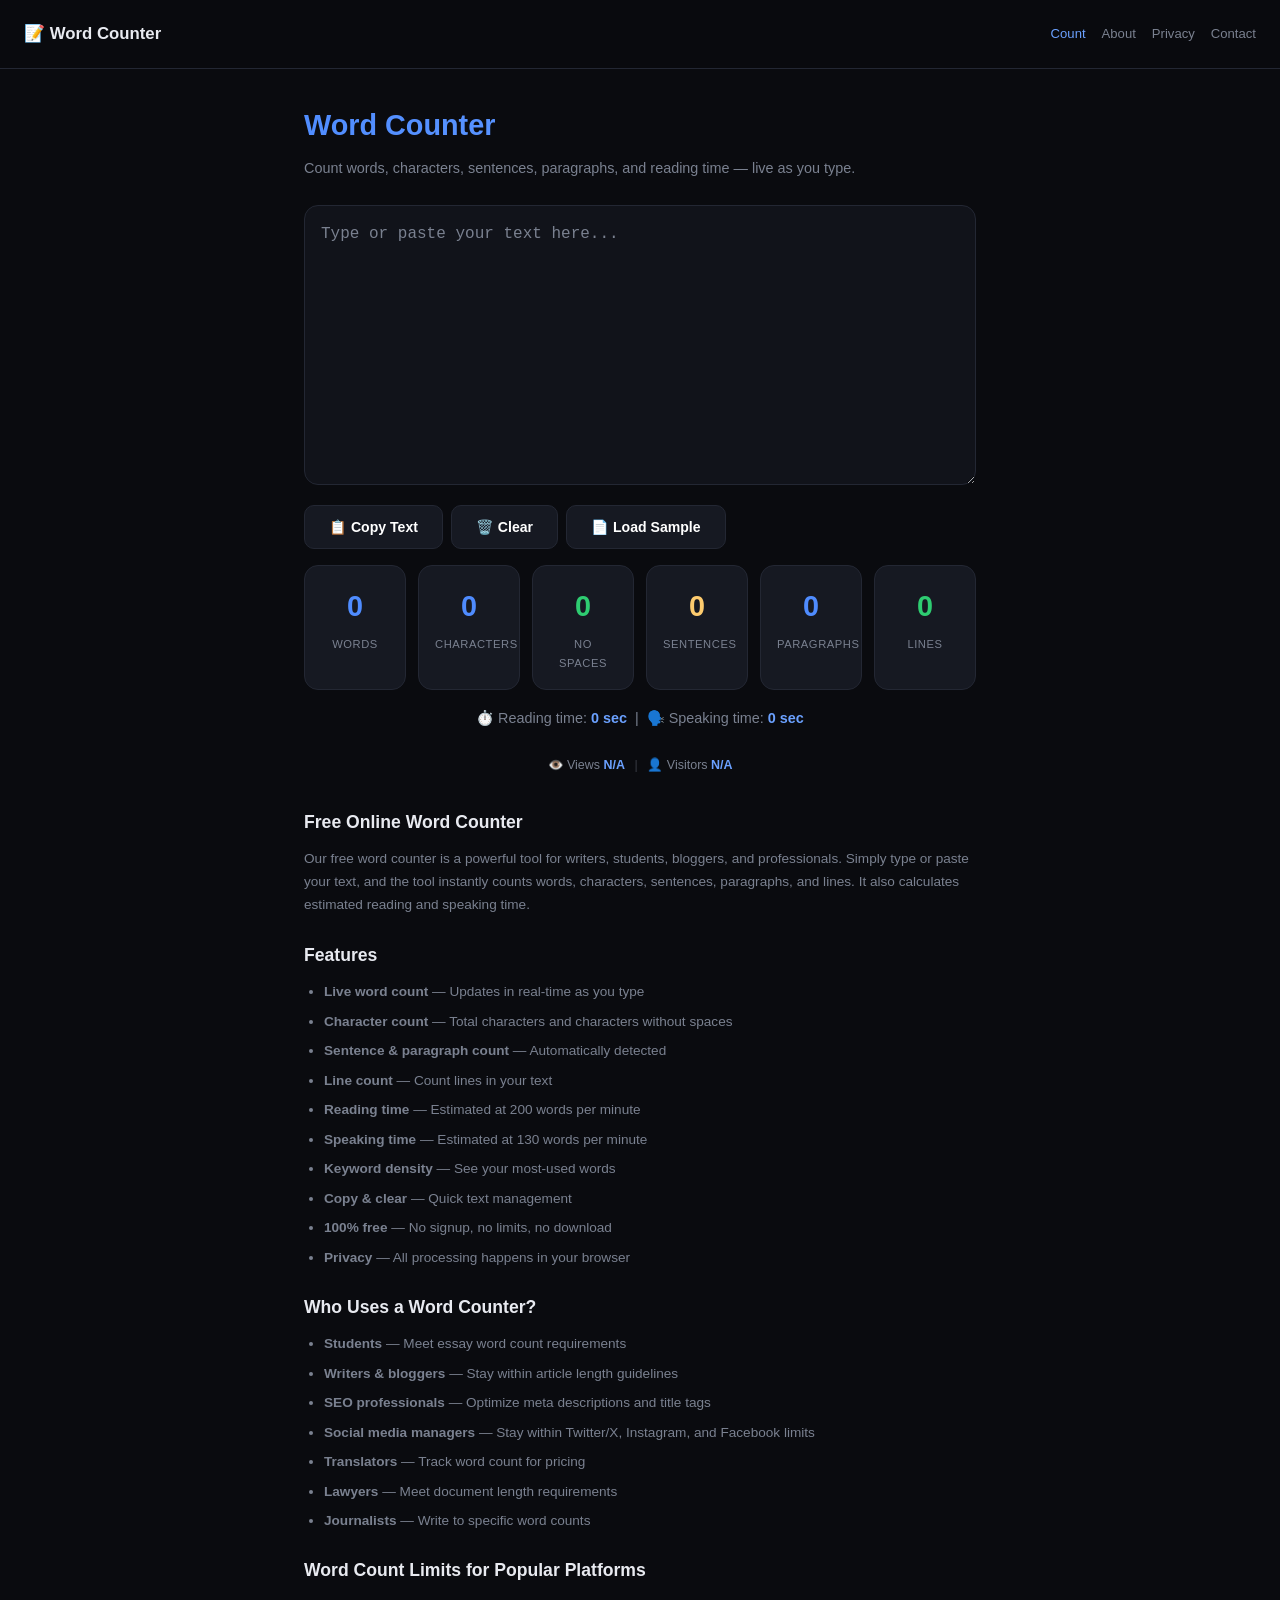
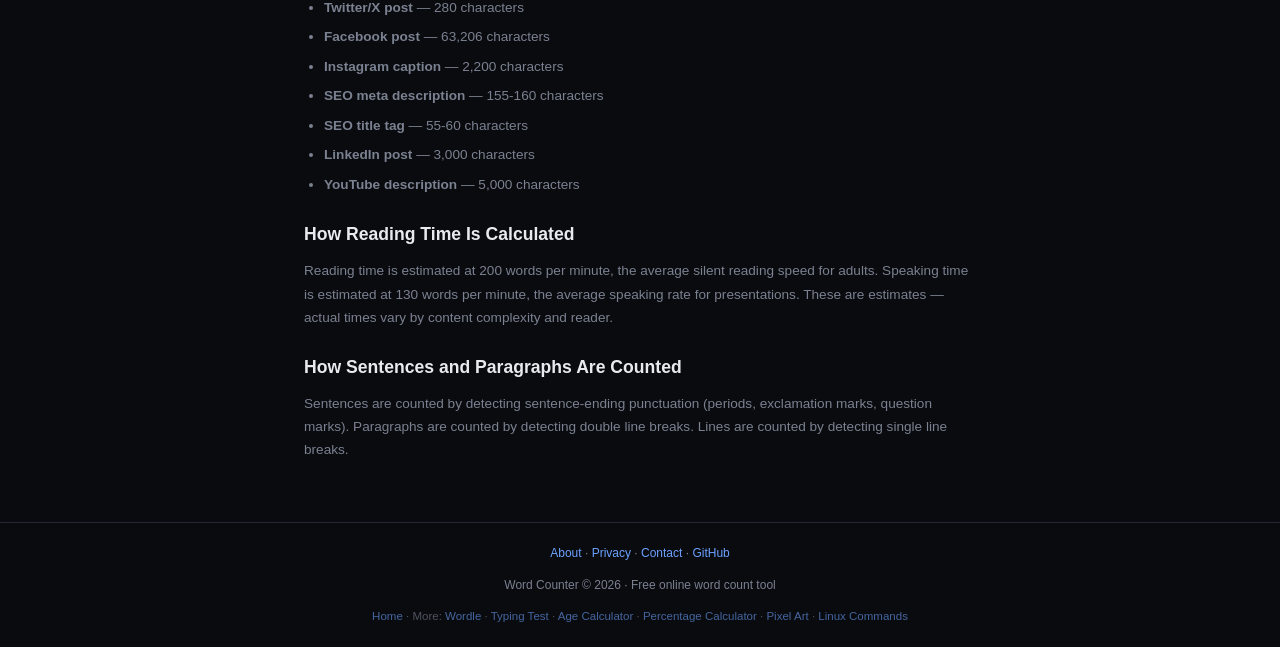
==== index.html @ 0a8be03d "Fix ad empty space: controlled height + cross-origin iframe check" ====
<!DOCTYPE html>
<html lang="en">
<head>
    <meta charset="UTF-8">
    <link rel="preconnect" href="https://pagead2.googlesyndication.com">
    <link rel="dns-prefetch" href="https://pagead2.googlesyndication.com">
    <link rel="preconnect" href="https://api.counterapi.dev">
    <link rel="dns-prefetch" href="https://api.counterapi.dev">
    <meta name="viewport" content="width=device-width, initial-scale=1.0">
    <meta name="theme-color" content="#0a0b0f">
    <meta name="description" content="Free word counter — count words, characters, sentences, paragraphs, and reading time instantly. Live word count as you type. No download, works in your browser.">
    <meta name="keywords" content="word counter, character counter, word count, count words online, text analyzer, reading time calculator">
    <meta name="robots" content="index, follow">
    <link rel="canonical" href="https://jimmywithfiona.com/word-counter/">
    <link rel="icon" type="image/svg+xml" href="favicon.svg">
<link rel="apple-touch-icon" href="apple-touch-icon.png">    <script async src="https://pagead2.googlesyndication.com/pagead/js/adsbygoogle.js?client=ca-pub-1840337371416691" crossorigin="anonymous"></script>
    <meta property="og:type" content="website">
    <meta property="og:site_name" content="Word Counter">
    <meta property="og:title" content="Word Counter — Free Online Word & Character Count Tool">
    <meta property="og:description" content="Count words, characters, sentences, paragraphs, and reading time instantly. Free, live, no download.">
    <meta property="og:url" content="https://jimmywithfiona.com/word-counter/">
    <meta property="og:image" content="https://jimmywithfiona.com/word-counter/og.png">
    <meta property="og:locale" content="en_US">
    <meta name="twitter:card" content="summary_large_image">
    <meta name="twitter:title" content="Word Counter — Free Online Word & Character Count">
    <meta name="twitter:description" content="Count words, characters, sentences, and reading time instantly.">
    <meta name="twitter:image" content="https://jimmywithfiona.com/word-counter/og.png">
    <title>Word Counter — Free Online Word & Character Count Tool</title>
    <link rel="stylesheet" href="css/style.css">
    <script type="application/ld+json">
    {"@context":"https://schema.org","@type":"WebApplication","name":"Word Counter","url":"https://jimmywithfiona.com/word-counter/","description":"Free online word counter. Count words, characters, sentences, paragraphs, and reading time instantly.","applicationCategory":"UtilitiesApplication","operatingSystem":"Any (Web Browser)","offers":{"@type":"Offer","price":"0","priceCurrency":"USD"}}
    </script>
    <script type="application/ld+json">
    {"@context":"https://schema.org","@type":"FAQPage","mainEntity":[
        {"@type":"Question","name":"How does the word counter work?","acceptedAnswer":{"@type":"Answer","text":"Simply type or paste your text into the text area. The word counter updates live as you type, counting words, characters, sentences, and paragraphs."}},
        {"@type":"Question","name":"Is this word counter free?","acceptedAnswer":{"@type":"Answer","text":"Yes, completely free. No signup, no download, no limits."}},
        {"@type":"Question","name":"How is reading time calculated?","acceptedAnswer":{"@type":"Answer","text":"Reading time is calculated at an average speed of 200 words per minute, which is the average reading speed for adults."}},
        {"@type":"Question","name":"Does it count characters with or without spaces?","acceptedAnswer":{"@type":"Answer","text":"Both! The tool shows total characters and characters without spaces separately."}}
    ]}
    </script>
    <script type="application/ld+json">
    {"@context":"https://schema.org","@type":"BreadcrumbList","itemListElement":[{"@type":"ListItem","position":1,"name":"Home","item":"https://jimmywithfiona.com/"},{"@type":"ListItem","position":2,"name":"Word Counter","item":"https://jimmywithfiona.com/word-counter/"}]}
    </script>
    </head>
<body>
<nav class="navbar">
    <a class="brand" href="index.html">📝 Word Counter</a>
    <div class="nav-links">
        <a href="index.html" class="active">Count</a>
        <a href="about.html">About</a>
        <a href="privacy.html">Privacy</a>
        <a href="contact.html">Contact</a>
    </div>
</nav>
<main>
<!-- AdSense Ad Unit -->
<ins class="adsbygoogle"
     style="display:block;max-height:280px;overflow:hidden;min-height:0"
     data-ad-client="ca-pub-1840337371416691"
     data-ad-slot="5549785669"
     data-ad-format="auto"
     data-full-width-responsive="true"></ins>
<script>
     (adsbygoogle = window.adsbygoogle || []).push({});
     window.addEventListener('load',function(){setTimeout(function(){document.querySelectorAll('ins.adsbygoogle[data-ad-slot="5549785669"]').forEach(function(el){try{var ifr=el.querySelector('iframe');if(ifr){var ib=ifr.contentWindow.document.body;if(!ib||ib.scrollHeight<10){el.style.display='none';}}}catch(e){var r=el.getBoundingClientRect();if(r.height<10){el.style.display='none';}}});},6000);});
</script>


    <h1>Word Counter</h1>
    <p class="subtitle">Count words, characters, sentences, paragraphs, and reading time — live as you type.</p>

    <textarea id="textInput" placeholder="Type or paste your text here..." aria-label="Text to analyze"></textarea>

    <div class="btn-row">
            <button class="btn btn-secondary" onclick="copyText(this)">📋 Copy Text</button>
        <button class="btn btn-secondary" onclick="clearText()">🗑️ Clear</button>
        <button class="btn btn-secondary" onclick="loadSample()">📄 Load Sample</button>
    </div>

    <div class="stats-grid">
        <div class="stat-card"><div class="stat-num" id="wordCount">0</div><div class="stat-label">Words</div></div>
        <div class="stat-card"><div class="stat-num" id="charCount">0</div><div class="stat-label">Characters</div></div>
        <div class="stat-card green"><div class="stat-num" id="charNoSpace">0</div><div class="stat-label">No Spaces</div></div>
        <div class="stat-card gold"><div class="stat-num" id="sentenceCount">0</div><div class="stat-label">Sentences</div></div>
        <div class="stat-card"><div class="stat-num" id="paraCount">0</div><div class="stat-label">Paragraphs</div></div>
        <div class="stat-card green"><div class="stat-num" id="lineCount">0</div><div class="stat-label">Lines</div></div>
    </div>

    <div class="reading-time">
        ⏱️ Reading time: <strong id="readTime">0 sec</strong> &nbsp;|&nbsp;
        🗣️ Speaking time: <strong id="speakTime">0 sec</strong>
    </div>

    <div class="tool-card" id="keywordCard" style="display:none;">
        <h2 style="margin-top:0">📊 Top Keywords</h2>
        <div class="keyword-density" id="keywordList"></div>
    </div>

    <div class="stats-footer">
        👁️ Views <strong id="pv">-</strong><span class="stat-divider">|</span>👤 Visitors <strong id="uv">-</strong>
    </div>

    <div class="seo-section">
        <h2>Free Online Word Counter</h2>
        <p>Our free word counter is a powerful tool for writers, students, bloggers, and professionals. Simply type or paste your text, and the tool instantly counts words, characters, sentences, paragraphs, and lines. It also calculates estimated reading and speaking time.</p>
        <h2>Features</h2>
        <ul>
            <li><strong>Live word count</strong> — Updates in real-time as you type</li>
            <li><strong>Character count</strong> — Total characters and characters without spaces</li>
            <li><strong>Sentence &amp; paragraph count</strong> — Automatically detected</li>
            <li><strong>Line count</strong> — Count lines in your text</li>
            <li><strong>Reading time</strong> — Estimated at 200 words per minute</li>
            <li><strong>Speaking time</strong> — Estimated at 130 words per minute</li>
            <li><strong>Keyword density</strong> — See your most-used words</li>
            <li><strong>Copy &amp; clear</strong> — Quick text management</li>
            <li><strong>100% free</strong> — No signup, no limits, no download</li>
            <li><strong>Privacy</strong> — All processing happens in your browser</li>
        </ul>
        <h2>Who Uses a Word Counter?</h2>
        <ul>
            <li><strong>Students</strong> — Meet essay word count requirements</li>
            <li><strong>Writers &amp; bloggers</strong> — Stay within article length guidelines</li>
            <li><strong>SEO professionals</strong> — Optimize meta descriptions and title tags</li>
            <li><strong>Social media managers</strong> — Stay within Twitter/X, Instagram, and Facebook limits</li>
            <li><strong>Translators</strong> — Track word count for pricing</li>
            <li><strong>Lawyers</strong> — Meet document length requirements</li>
            <li><strong>Journalists</strong> — Write to specific word counts</li>
        </ul>
        <h2>Word Count Limits for Popular Platforms</h2>
        <ul>
            <li><strong>Twitter/X post</strong> — 280 characters</li>
            <li><strong>Facebook post</strong> — 63,206 characters</li>
            <li><strong>Instagram caption</strong> — 2,200 characters</li>
            <li><strong>SEO meta description</strong> — 155-160 characters</li>
            <li><strong>SEO title tag</strong> — 55-60 characters</li>
            <li><strong>LinkedIn post</strong> — 3,000 characters</li>
            <li><strong>YouTube description</strong> — 5,000 characters</li>
        </ul>
        <h2>How Reading Time Is Calculated</h2>
        <p>Reading time is estimated at 200 words per minute, the average silent reading speed for adults. Speaking time is estimated at 130 words per minute, the average speaking rate for presentations. These are estimates — actual times vary by content complexity and reader.</p>
        <h2>How Sentences and Paragraphs Are Counted</h2>
        <p>Sentences are counted by detecting sentence-ending punctuation (periods, exclamation marks, question marks). Paragraphs are counted by detecting double line breaks. Lines are counted by detecting single line breaks.</p>
    </div>
</main>
<footer>
    <p><a href="about.html">About</a> · <a href="privacy.html">Privacy</a> · <a href="contact.html">Contact</a> · <a href="https://github.com/JimmyLLLL/word-counter">GitHub</a></p>
    <p style="margin-top:0.4rem;">Word Counter © 2026 · Free online word count tool</p>
    <div style="margin-top:0.6rem;font-size:0.72rem;opacity:0.6;"><a href="/">Home</a> · More: <a href="/wordle/">Wordle</a> · <a href="/typing-test/">Typing Test</a> · <a href="/age-calculator/">Age Calculator</a> · <a href="/percentage-calculator/">Percentage Calculator</a> · <a href="/pixel-art/">Pixel Art</a> · <a href="/linux-commands/">Linux Commands</a></div>
</footer>
<script defer src="js/counter.js"></script>
<script>
const textInput = document.getElementById("textInput");

function count() {
    const text = textInput.value;

    // Words
    const words = text.trim() ? text.trim().split(/\s+/).length : 0;
    // Characters
    const chars = text.length;
    const charsNoSpace = text.replace(/\s/g, "").length;
    // Sentences
    const sentences = text.trim() ? (text.match(/[^.!?]+[.!?]+/g) || []).length + (text.trim().match(/[^.!?]+$/) ? 1 : 0) : 0;
    // Paragraphs
    const paragraphs = text.trim() ? text.trim().split(/\n\s*\n/).filter(p => p.trim()).length : 0;
    // Lines
    const lines = text ? text.split("\n").length : 0;

    // Reading time (200 wpm)
    const readSecs = Math.round((words / 200) * 60);
    // Speaking time (130 wpm)
    const speakSecs = Math.round((words / 130) * 60);

    document.getElementById("wordCount").textContent = words.toLocaleString();
    document.getElementById("charCount").textContent = chars.toLocaleString();
    document.getElementById("charNoSpace").textContent = charsNoSpace.toLocaleString();
    document.getElementById("sentenceCount").textContent = sentences.toLocaleString();
    document.getElementById("paraCount").textContent = paragraphs.toLocaleString();
    document.getElementById("lineCount").textContent = lines.toLocaleString();
    document.getElementById("readTime").textContent = formatTime(readSecs);
    document.getElementById("speakTime").textContent = formatTime(speakSecs);

    // Keyword density
    updateKeywords(text, words);
}

function formatTime(secs) {
    if (secs < 60) return secs + " sec";
    const mins = Math.floor(secs / 60);
    const remSecs = secs % 60;
    return remSecs > 0 ? mins + " min " + remSecs + " sec" : mins + " min";
}

function updateKeywords(text, totalWords) {
    const kwCard = document.getElementById("keywordCard");
    if (totalWords < 10) { kwCard.style.display = "none"; return; }

    // Extract words, normalize
    const stopWords = new Set(["the","a","an","and","or","but","in","on","at","to","for","of","with","by","from","is","are","was","were","be","been","being","have","has","had","do","does","did","will","would","could","should","may","might","must","can","this","that","these","those","i","you","he","she","it","we","they","them","their","his","her","its","our","your","my","me","him","us","as","if","then","than","so","not","no","yes","also","just","very","too","more","most","some","any","all","each","every","other","such","own","same","few","many","much","about","into","through","during","before","after","above","below","up","down","out","off","over","under","again","further","here","there","when","where","why","how","what","which","who","whom"]);
    const words = text.toLowerCase().match(/\b[a-z]{2,}\b/g) || [];
    const freq = {};
    words.forEach(w => { if (!stopWords.has(w)) freq[w] = (freq[w] || 0) + 1; });

    const sorted = Object.entries(freq).sort((a, b) => b[1] - a[1]).slice(0, 10);
    if (sorted.length === 0) { kwCard.style.display = "none"; return; }

    kwCard.style.display = "block";
    const maxCount = sorted[0][1];
    document.getElementById("keywordList").innerHTML = sorted.map(([word, count]) => {
        const pct = totalWords > 0 ? ((count / totalWords) * 100).toFixed(1) : 0;
        const barWidth = (count / maxCount) * 100;
        return `<div class="kw-item">
            <span>${word}</span>
            <span style="display:flex;align-items:center;gap:0.5rem;">
                <span style="color:var(--text-dim);font-size:0.78rem;">${count}× (${pct}%)</span>
                <span class="kw-bar"><span class="kw-bar-fill" style="width:${barWidth}%"></span></span>
            </span>
        </div>`;
    }).join("");
}

function copyText(btn) {
    textInput.select();
    navigator.clipboard.writeText(textInput.value).then(() => {
        const orig = btn.textContent;
        btn.textContent = "✅ Copied!";
        setTimeout(() => { btn.textContent = orig; }, 1500);
    }).catch(() => {});
}

function clearText() {
    textInput.value = "";
    textInput.focus();
    count();
}

function loadSample() {
    textInput.value = "The quick brown fox jumps over the lazy dog. This is a sample text to demonstrate the word counter tool.\n\nIt has multiple paragraphs, several sentences, and enough words to show keyword density analysis. The tool counts everything in real-time as you type or paste text. Try editing this text or clearing it to start fresh!\n\nWord counters are essential tools for writers, students, and professionals who need to meet specific word count requirements.";
    count();
}

textInput.addEventListener("input", count);
count();
</script>
</body>
</html>
---- css/style.css ----
*{margin:0;padding:0;box-sizing:border-box}:root{--bg:#0a0b0f;--bg-2:#11131a;--card:#161922;--border:#232733;--text:#e8eaf0;--text-dim:#7a8190;--accent:#4f8cff;--accent-hover:#6ba1ff;--green:#2ecc71;--gold:#fdcb6e;--radius:14px}body{font-family:-apple-system,BlinkMacSystemFont,"Segoe UI",Roboto,"Helvetica Neue",sans-serif;background:var(--bg);color:var(--text);min-height:100vh;line-height:1.7;overflow-x:hidden}.navbar{display:flex;justify-content:space-between;align-items:center;padding:0.75rem 1.5rem;border-bottom:1px solid var(--border);position:sticky;top:0;background:rgba(10,11,15,0.92);backdrop-filter:blur(12px);z-index:50}.navbar .brand{font-weight:800;color:var(--text);text-decoration:none;font-size:1.05rem;display:flex;align-items:center;gap:0.4rem}.navbar .nav-links{display:flex;gap:1rem}.navbar .nav-links a{color:var(--text-dim);text-decoration:none;font-size:0.82rem;transition:color .2s;min-height:44px;display:inline-flex;align-items:center}.navbar .nav-links a:hover,.navbar .nav-links a.active{color:var(--accent-hover)}main{max-width:720px;margin:0 auto;padding:2rem 1.5rem 3rem}h1{font-size:1.8rem;margin-bottom:0.4rem;background:linear-gradient(135deg,#4f8cff,#6ba1ff);-webkit-background-clip:text;-webkit-text-fill-color:transparent;background-clip:text}.subtitle{color:var(--text-dim);font-size:0.9rem;margin-bottom:1.5rem}h2{font-size:1.1rem;margin:1.5rem 0 0.6rem;color:var(--accent-hover)}p{margin-bottom:0.75rem}a{color:var(--accent-hover)}ul{margin:0 0 1rem 1.25rem}li{margin-bottom:0.4rem}textarea{width:100%;min-height:280px;background:var(--bg-2);color:var(--text);border:1px solid var(--border);border-radius:var(--radius);padding:1rem;font-size:16px;font-family:-apple-system,"Segoe UI",Roboto,monospace;outline:none;transition:border-color .2s;resize:vertical;line-height:1.6}textarea:focus{border-color:var(--accent)}textarea::placeholder{color:var(--text-dim)}.stats-grid{display:grid;grid-template-columns:repeat(auto-fill,minmax(100px,1fr));gap:0.75rem;margin:1rem 0}.stat-card{background:var(--card);border:1px solid var(--border);border-radius:var(--radius);padding:1rem;text-align:center}.stat-num{font-size:1.8rem;font-weight:800;font-variant-numeric:tabular-nums;color:var(--accent)}.stat-label{font-size:0.7rem;color:var(--text-dim);text-transform:uppercase;letter-spacing:0.05em;margin-top:0.25rem}.stat-card.green .stat-num{color:var(--green)}.stat-card.gold .stat-num{color:var(--gold)}.tool-card{background:var(--card);border:1px solid var(--border);border-radius:var(--radius);padding:1.5rem;margin-bottom:1rem}.btn{background:var(--accent);color:#fff;border:none;border-radius:10px;padding:0.65rem 1.5rem;font-size:0.88rem;font-weight:600;cursor:pointer;transition:background .2s,transform .1s;font-family:inherit;min-height:44px}.btn:hover{background:var(--accent-hover)}.btn:active{transform:scale(0.97)}.btn-secondary{background:var(--card);border:1px solid var(--border)}.btn-secondary:hover{background:var(--bg-2)}.btn-row{display:flex;gap:0.5rem;flex-wrap:wrap;margin-top:0.75rem}.reading-time{text-align:center;font-size:0.9rem;color:var(--text-dim);margin:1rem 0}.reading-time strong{color:var(--accent-hover);font-variant-numeric:tabular-nums}.stats-footer{text-align:center;margin:1.5rem 0;font-size:0.78rem;color:var(--text-dim)}.stats-footer strong{color:var(--accent-hover);font-variant-numeric:tabular-nums}.stat-divider{margin:0 0.6rem;opacity:0.4}footer{text-align:center;padding:1.25rem;color:var(--text-dim);font-size:0.75rem;border-top:1px solid var(--border)}footer a{color:var(--accent-hover);text-decoration:none}.seo-section{color:var(--text-dim);font-size:0.85rem;margin-top:2rem}.seo-section h2{color:var(--text)}.keyword-density{margin-top:1rem}.kw-item{display:flex;justify-content:space-between;padding:0.4rem 0.75rem;border-bottom:1px solid var(--border);font-size:0.85rem}.kw-item:last-child{border-bottom:none}.kw-bar{width:60px;height:8px;background:var(--bg-2);border-radius:4px;overflow:hidden;margin-left:0.5rem}.kw-bar-fill{height:100%;background:var(--accent);border-radius:4px}
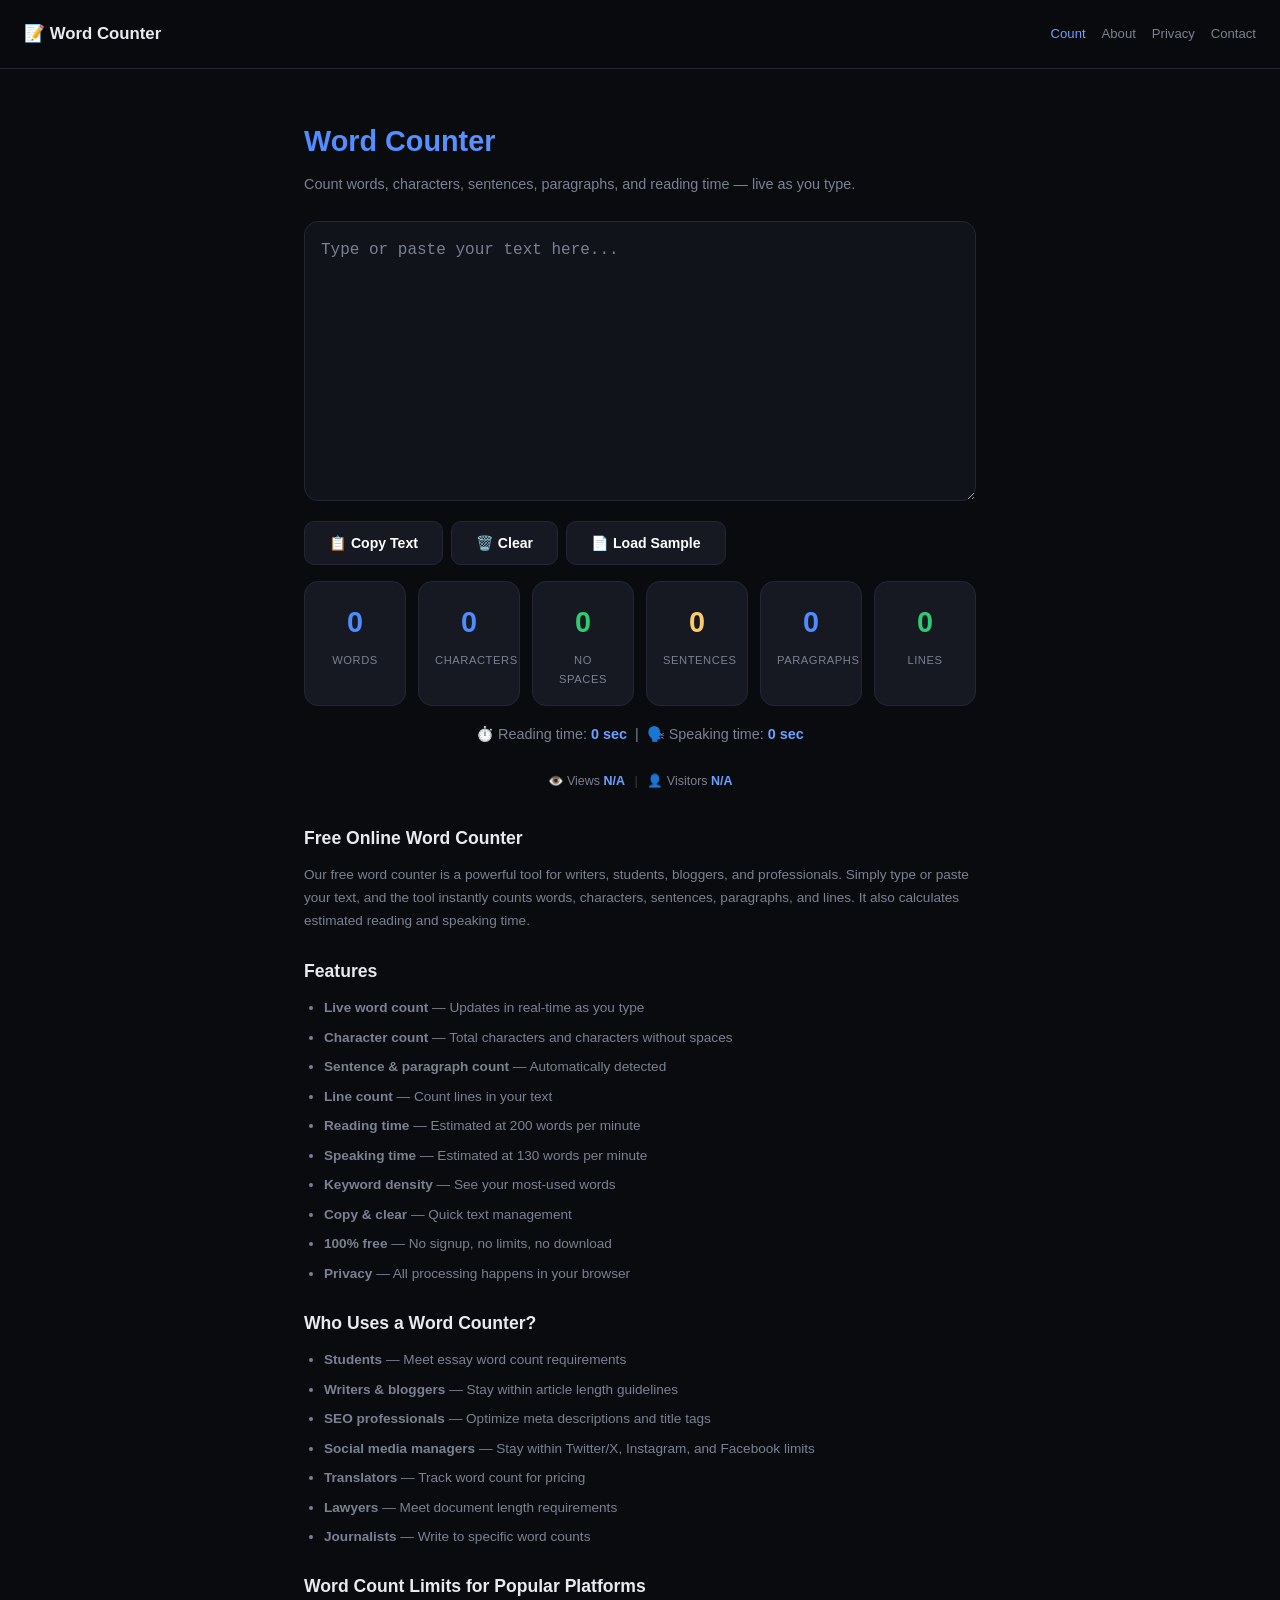
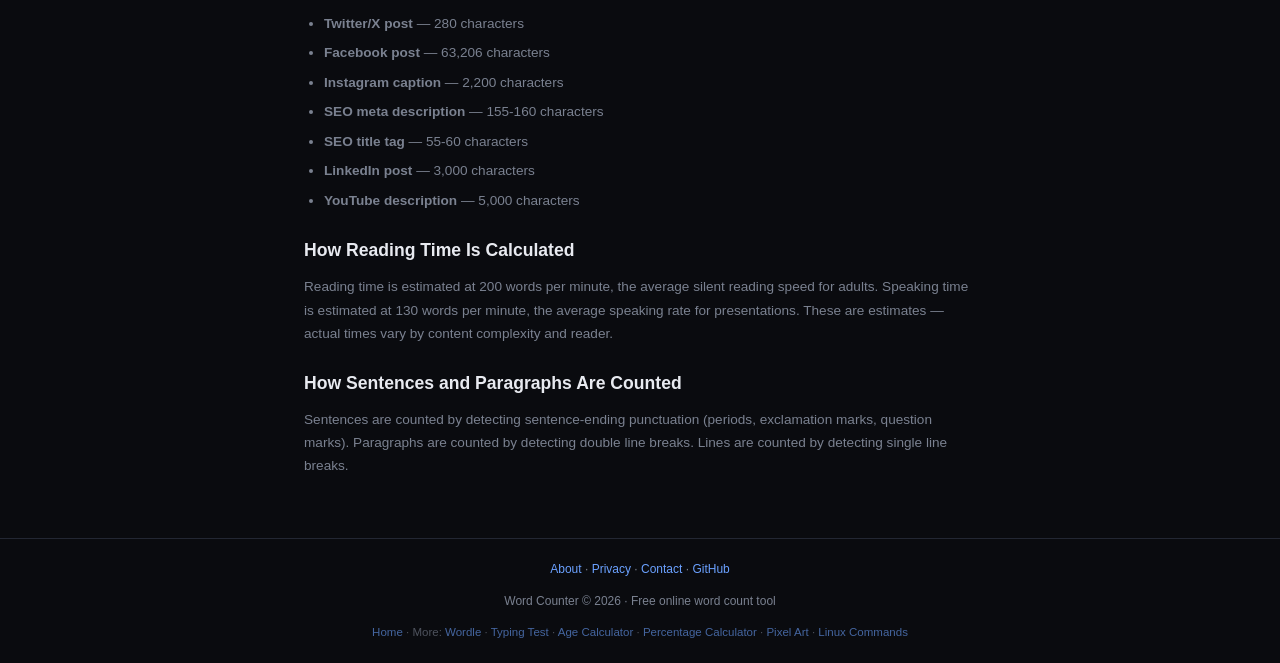
==== commit 4b006c9b: "Fix ad space: wrap ad in collapsible container, hide when empty after 8s" ====
--- a/index.html
+++ b/index.html
@@ -54,16 +54,18 @@
 </nav>
 <main>
 <!-- AdSense Ad Unit -->
+<div class="ad-container" style="text-align:center;min-height:0;max-height:120px;overflow:hidden;transition:max-height .3s;margin:0 0 1rem;">
 <ins class="adsbygoogle"
-     style="display:block;max-height:280px;overflow:hidden;min-height:0"
+     style="display:block"
      data-ad-client="ca-pub-1840337371416691"
      data-ad-slot="5549785669"
      data-ad-format="auto"
      data-full-width-responsive="true"></ins>
 <script>
      (adsbygoogle = window.adsbygoogle || []).push({});
-     window.addEventListener('load',function(){setTimeout(function(){document.querySelectorAll('ins.adsbygoogle[data-ad-slot="5549785669"]').forEach(function(el){try{var ifr=el.querySelector('iframe');if(ifr){var ib=ifr.contentWindow.document.body;if(!ib||ib.scrollHeight<10){el.style.display='none';}}}catch(e){var r=el.getBoundingClientRect();if(r.height<10){el.style.display='none';}}});},6000);});
+     setTimeout(function(){var c=document.querySelector('.ad-container');if(!c)return;var ins=c.querySelector('ins.adsbygoogle');var ifr=ins&&ins.querySelector('iframe');if(!ifr){c.style.display='none';return;}ifr.addEventListener('load',function(){try{var b=ifr.contentWindow.document.body;if(!b||b.scrollHeight<15){c.style.maxHeight='0';c.style.margin='0';}}catch(e){}});setTimeout(function(){try{var b=ifr.contentWindow.document.body;if(!b||b.scrollHeight<15){c.style.maxHeight='0';c.style.margin='0';}}catch(e){var r=ifr.getBoundingClientRect();if(r.height<15){c.style.maxHeight='0';c.style.margin='0';}}},8000);},3000);
 </script>
+</div>
 
 
     <h1>Word Counter</h1>
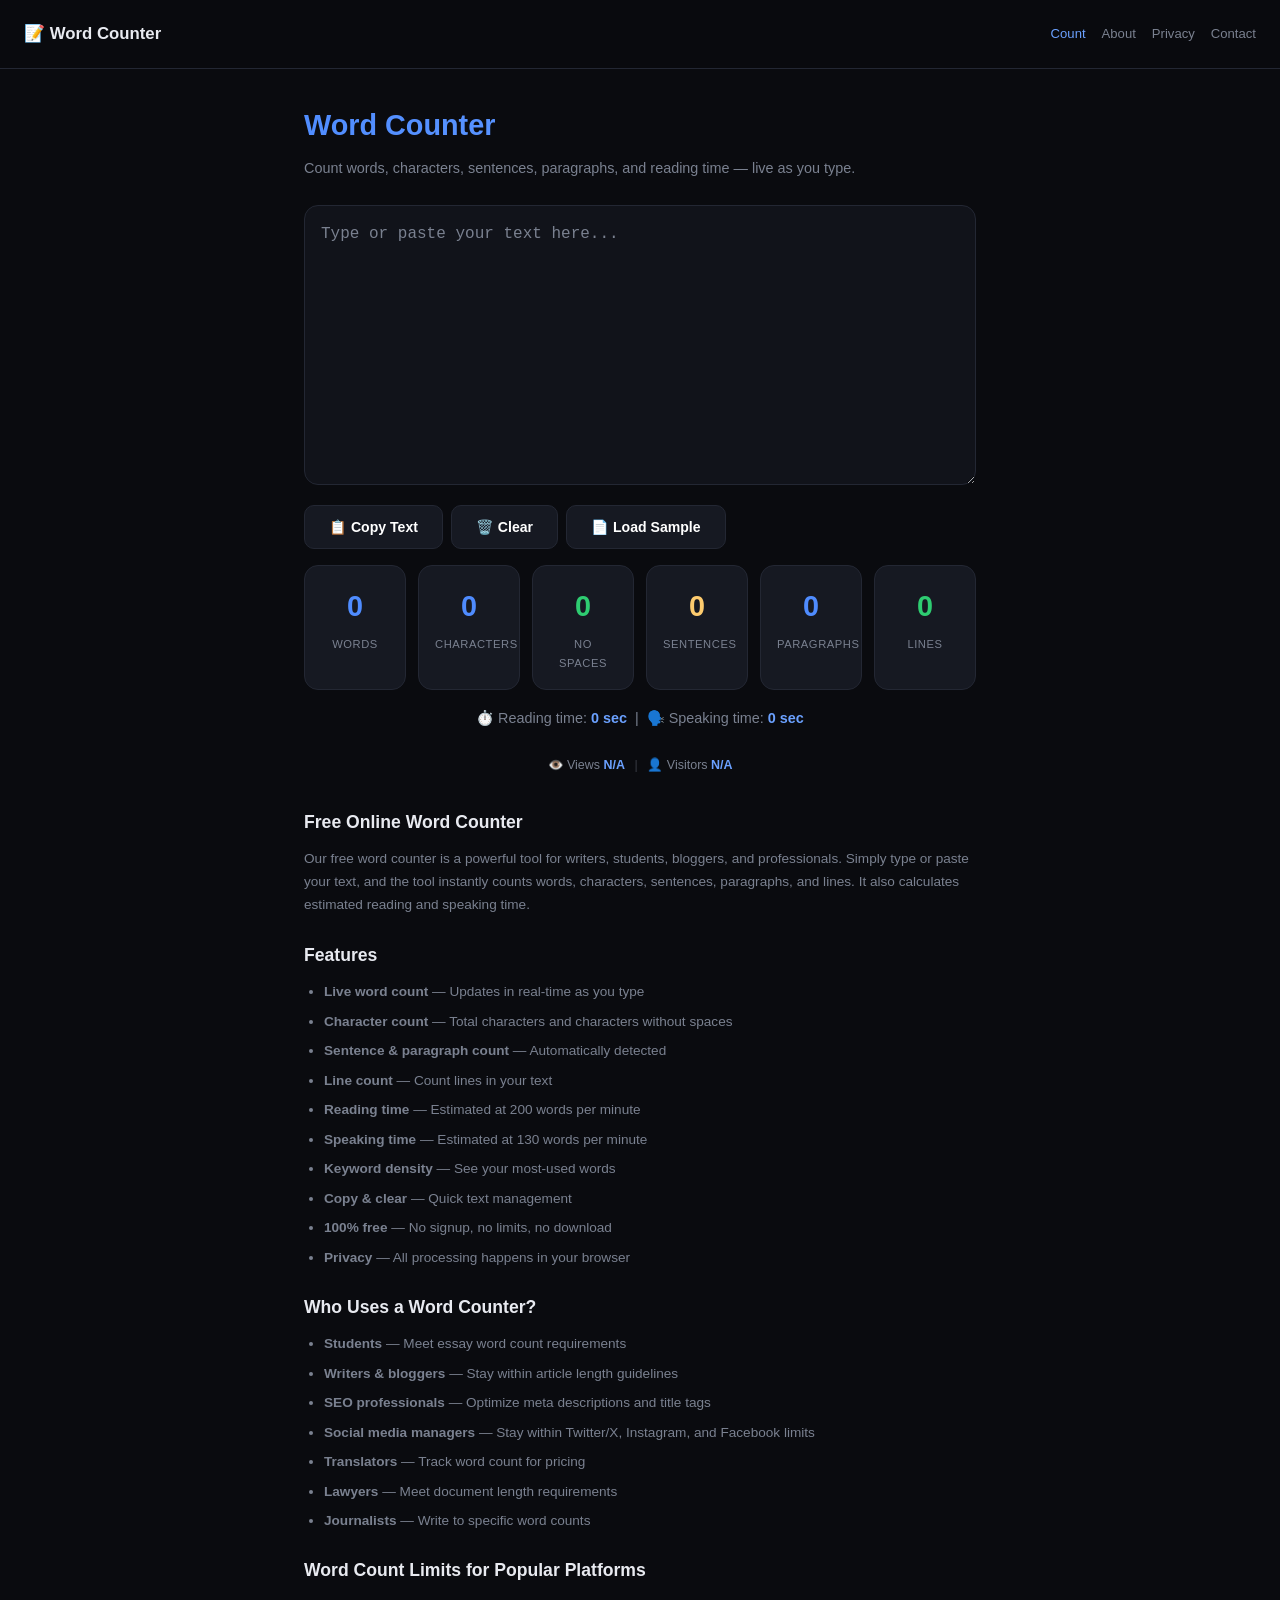
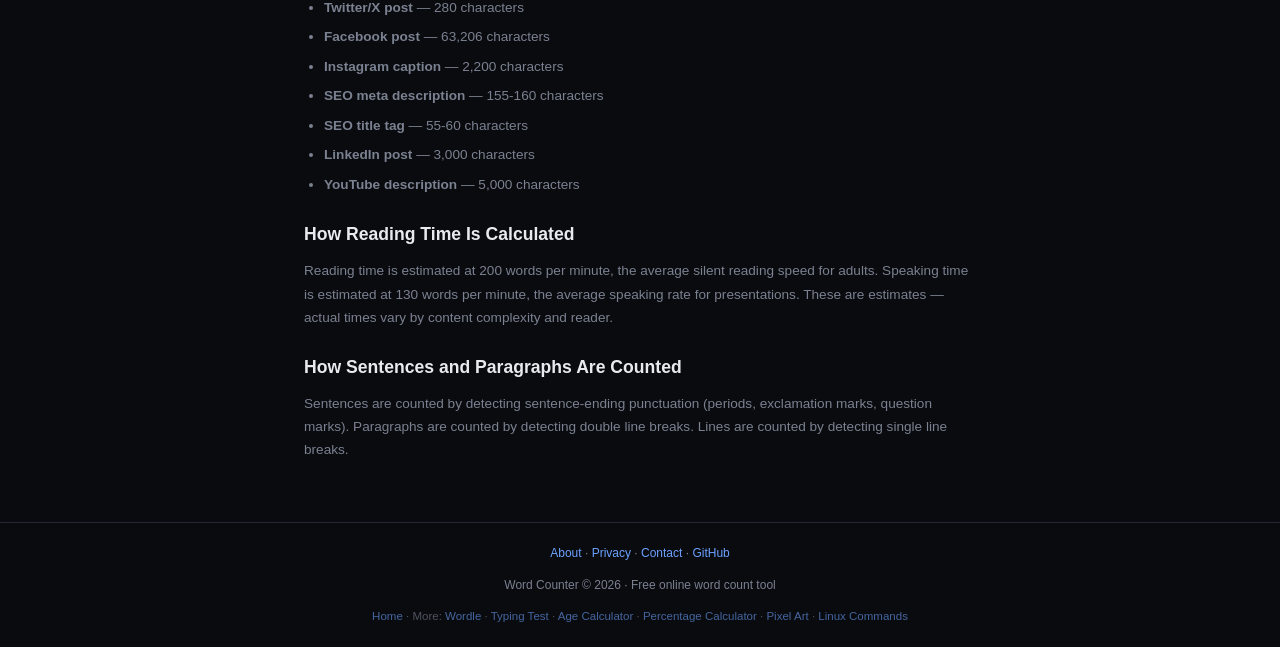
==== commit 5e485748: "Simplify ad code to standard AdSense, remove collapse hacks" ====
--- a/index.html
+++ b/index.html
@@ -54,7 +54,6 @@
 </nav>
 <main>
 <!-- AdSense Ad Unit -->
-<div class="ad-container" style="text-align:center;min-height:0;max-height:120px;overflow:hidden;transition:max-height .3s;margin:0 0 1rem;">
 <ins class="adsbygoogle"
      style="display:block"
      data-ad-client="ca-pub-1840337371416691"
@@ -63,9 +62,7 @@
      data-full-width-responsive="true"></ins>
 <script>
      (adsbygoogle = window.adsbygoogle || []).push({});
-     setTimeout(function(){var c=document.querySelector('.ad-container');if(!c)return;var ins=c.querySelector('ins.adsbygoogle');var ifr=ins&&ins.querySelector('iframe');if(!ifr){c.style.display='none';return;}ifr.addEventListener('load',function(){try{var b=ifr.contentWindow.document.body;if(!b||b.scrollHeight<15){c.style.maxHeight='0';c.style.margin='0';}}catch(e){}});setTimeout(function(){try{var b=ifr.contentWindow.document.body;if(!b||b.scrollHeight<15){c.style.maxHeight='0';c.style.margin='0';}}catch(e){var r=ifr.getBoundingClientRect();if(r.height<15){c.style.maxHeight='0';c.style.margin='0';}}},8000);},3000);
 </script>
-</div>
 
 
     <h1>Word Counter</h1>
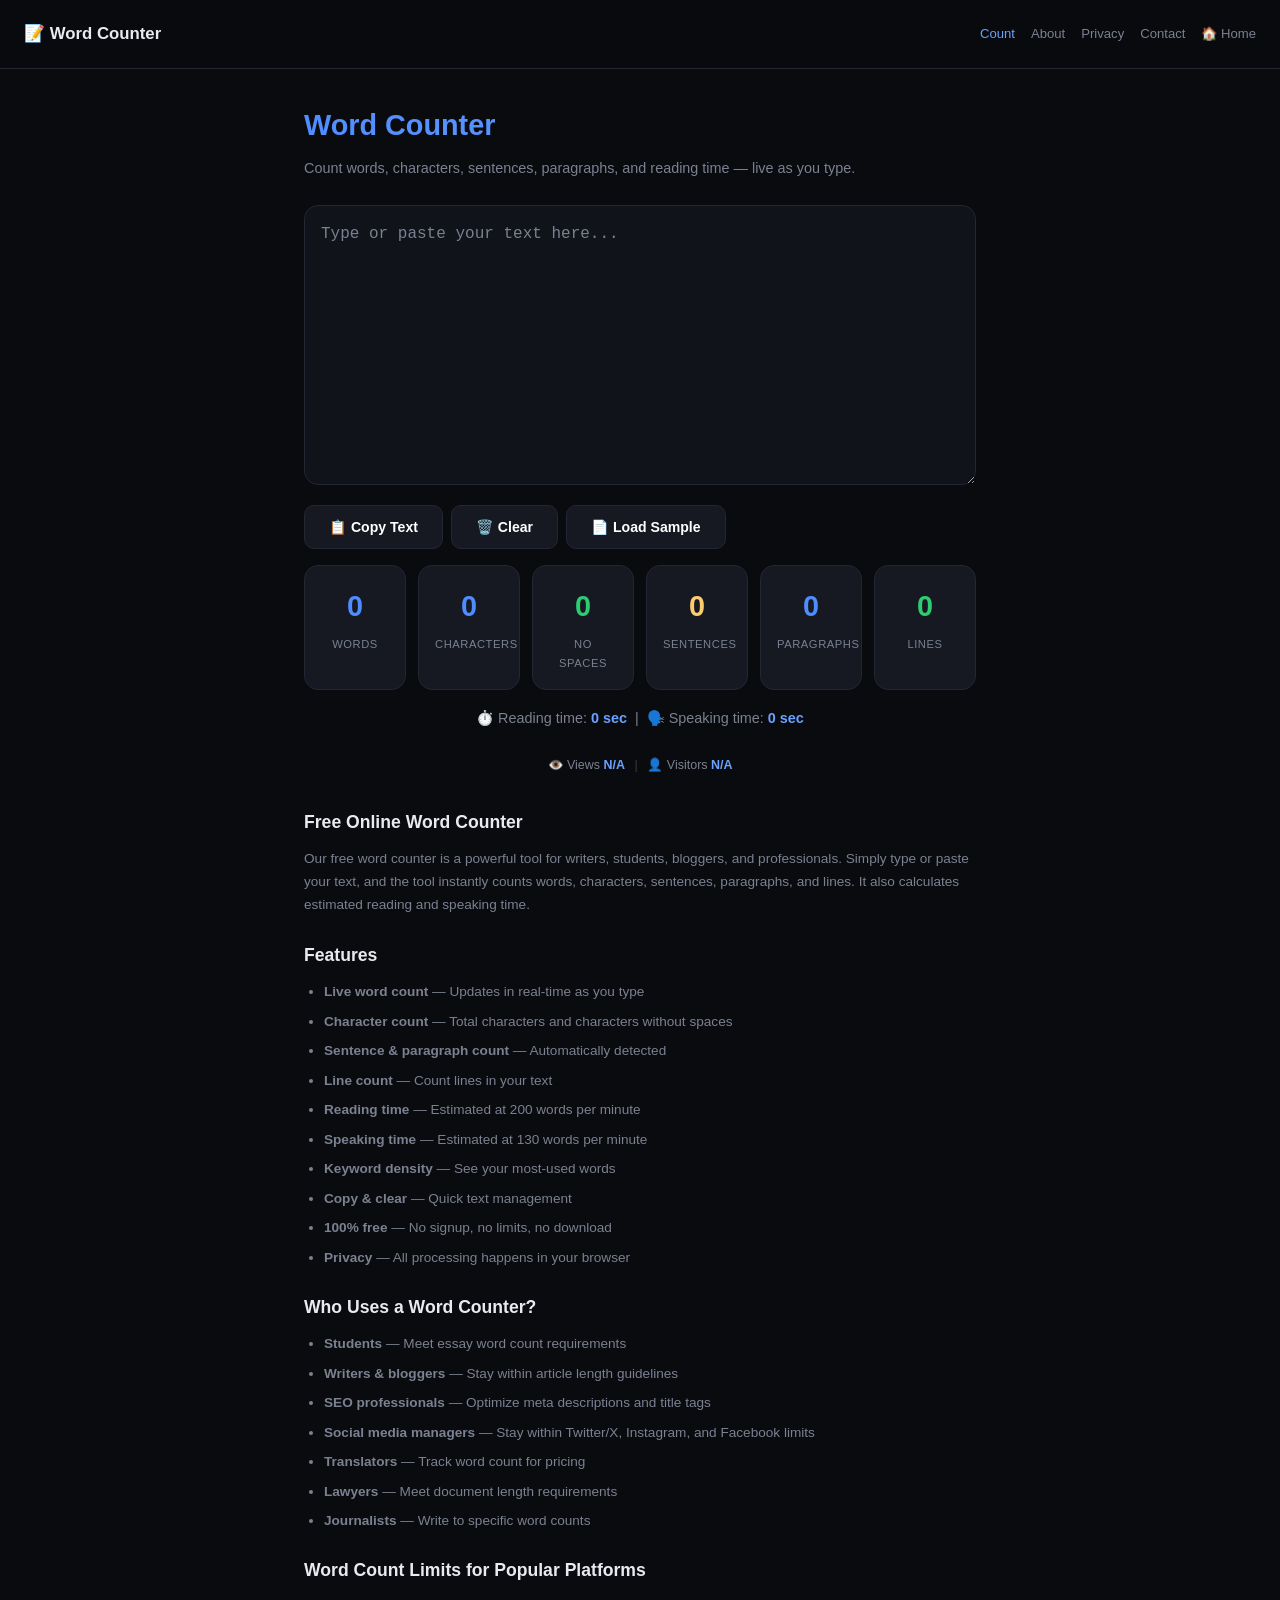
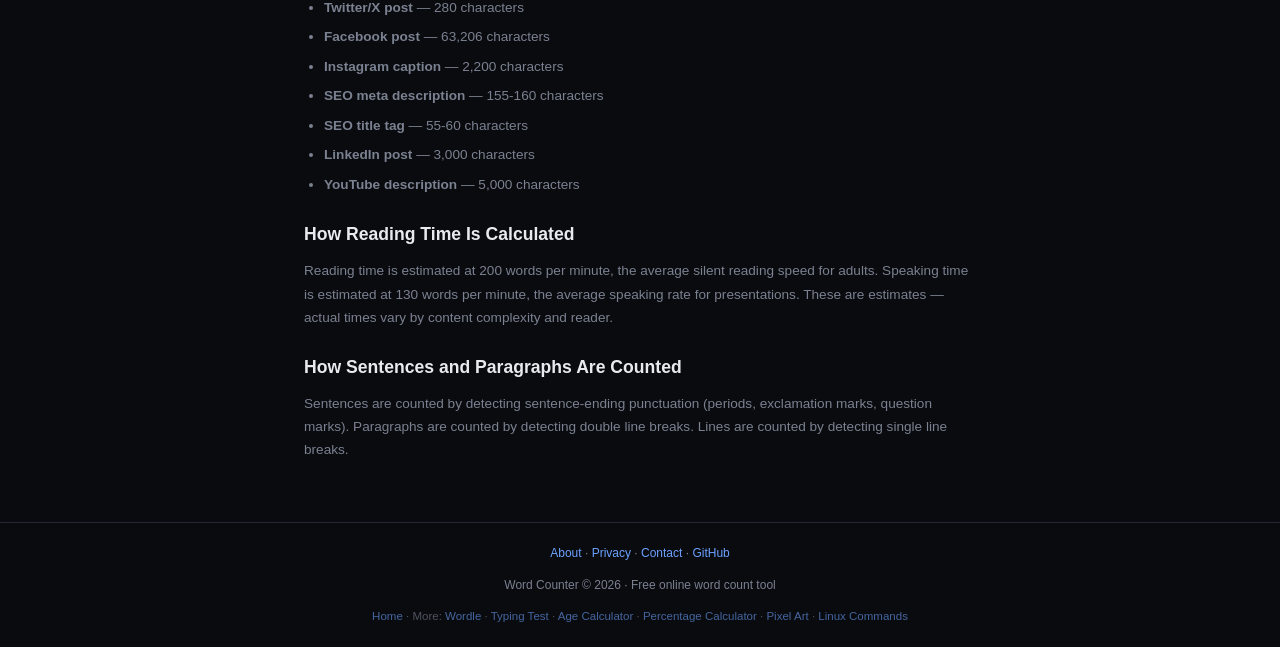
==== commit 0482b8de: "SEO+Nav: fix brand links to absolute paths, add Home link to all pages" ====
--- a/index.html
+++ b/index.html
@@ -44,12 +44,13 @@
     </head>
 <body>
 <nav class="navbar">
-    <a class="brand" href="index.html">📝 Word Counter</a>
+    <a class="brand" href="/word-counter/">📝 Word Counter</a>
     <div class="nav-links">
-        <a href="index.html" class="active">Count</a>
+        <a href="/word-counter/" class="active">Count</a>
         <a href="about.html">About</a>
         <a href="privacy.html">Privacy</a>
         <a href="contact.html">Contact</a>
+        <a href="/">🏠 Home</a>
     </div>
 </nav>
 <main>
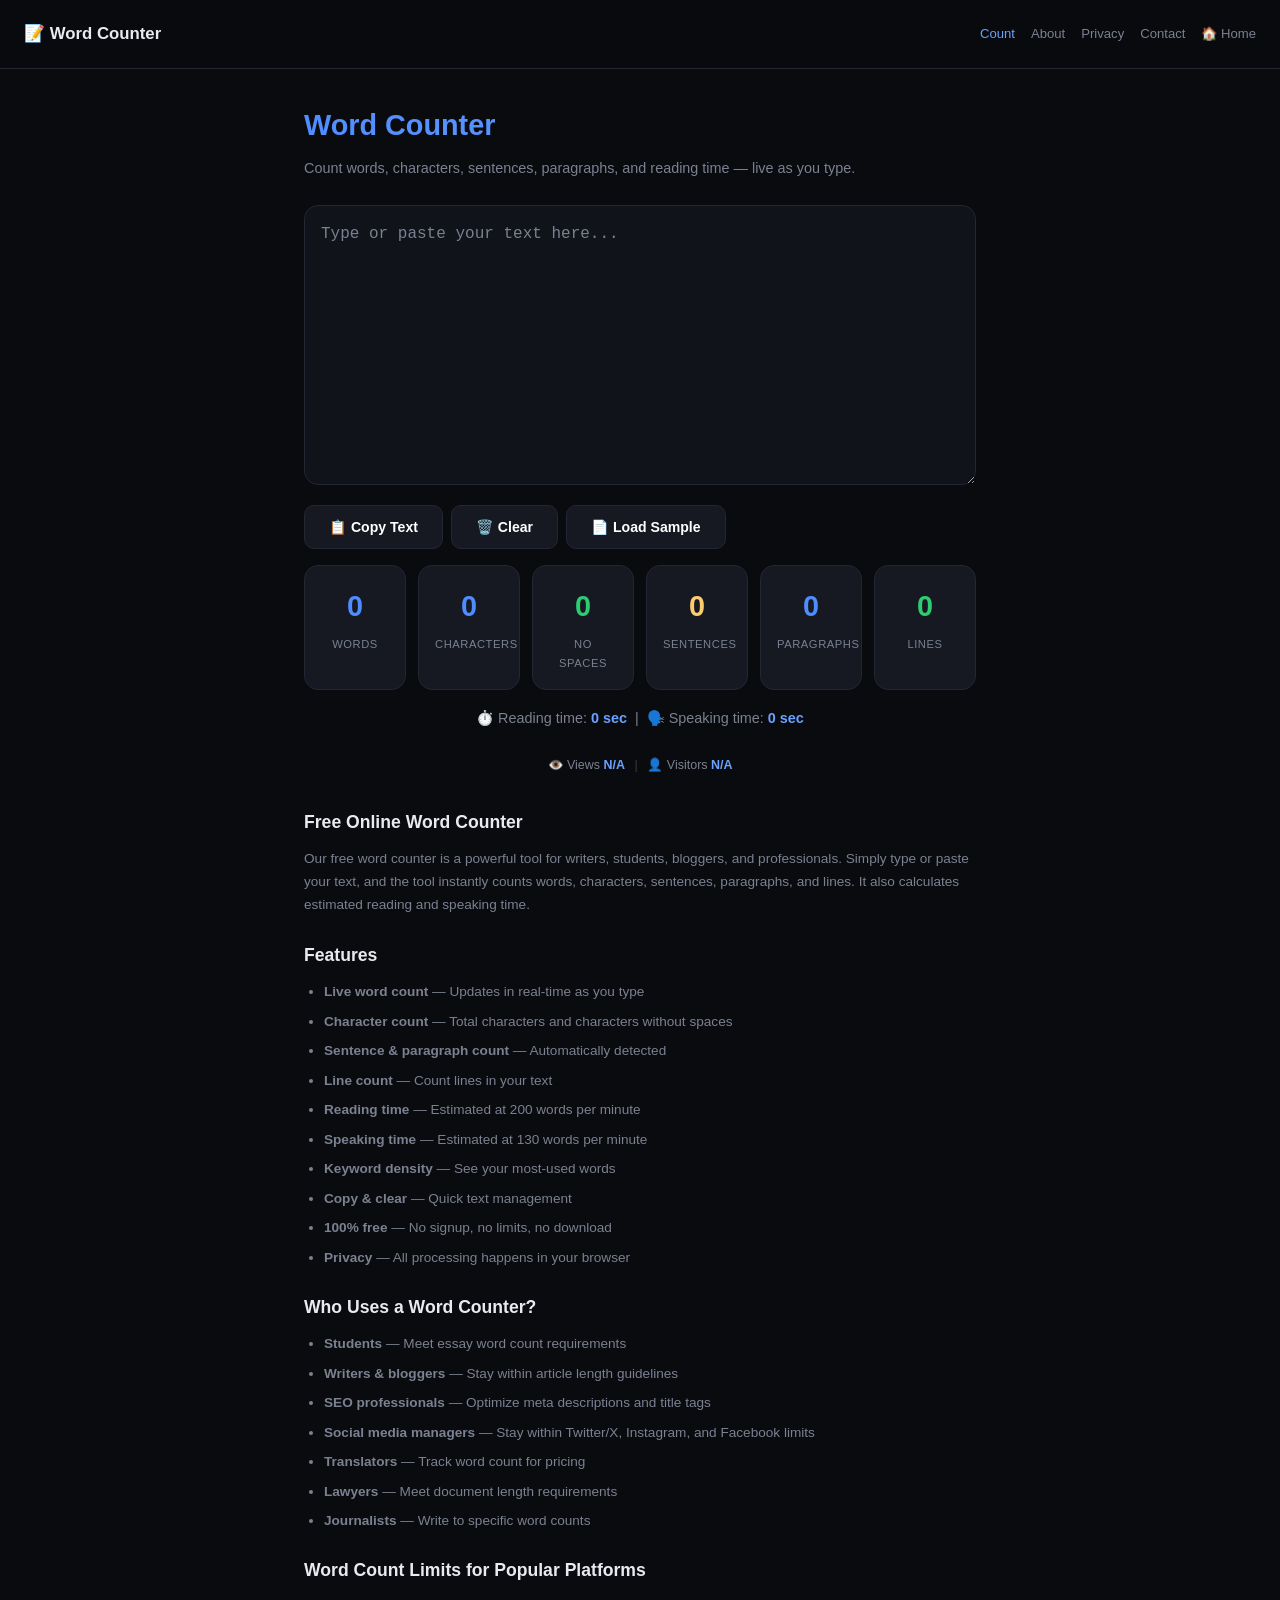
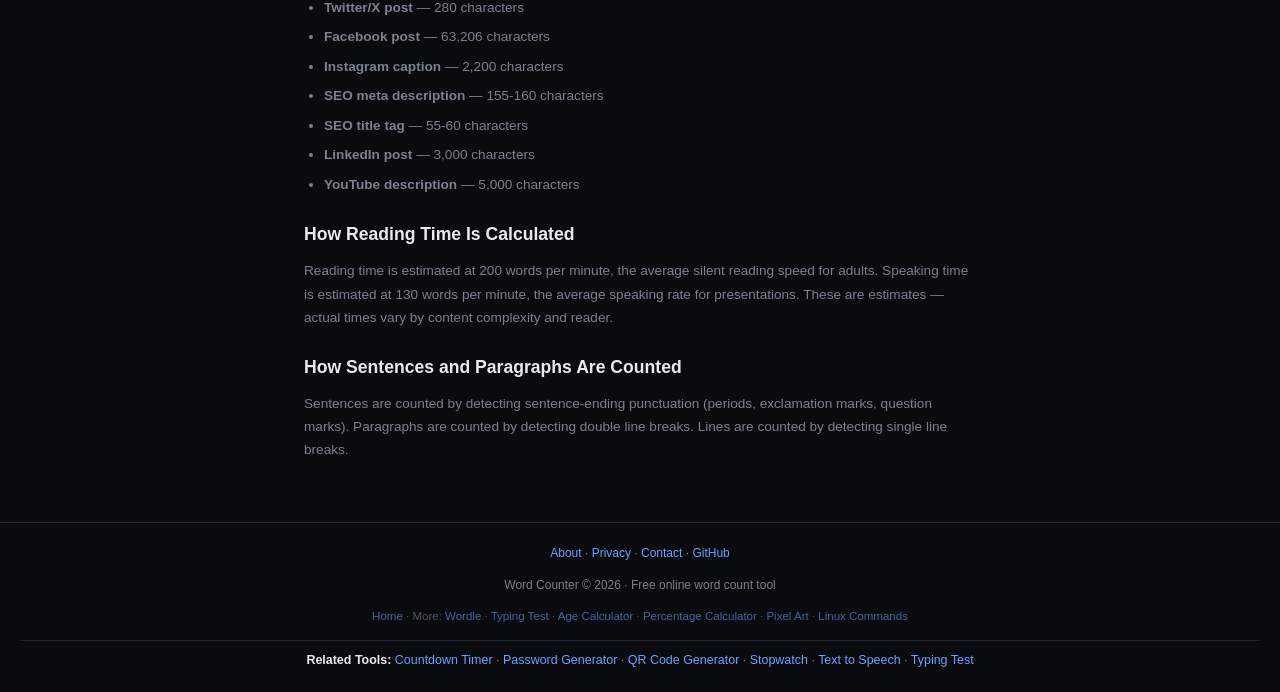
==== commit f95fe6bc: "SEO: Organization publisher + enhanced BreadcrumbList + VideoGame schema" ====
--- a/index.html
+++ b/index.html
@@ -41,7 +41,13 @@
     <script type="application/ld+json">
     {"@context":"https://schema.org","@type":"BreadcrumbList","itemListElement":[{"@type":"ListItem","position":1,"name":"Home","item":"https://jimmywithfiona.com/"},{"@type":"ListItem","position":2,"name":"Word Counter","item":"https://jimmywithfiona.com/word-counter/"}]}
     </script>
-    </head>
+    
+<script type="application/ld+json">{"@context": "https://schema.org", "@type": "HowTo", "name": "Count Words and Characters", "description": "Analyze your text statistics", "step": [{"@type": "HowToStep", "text": "Paste or type your text into the editor"}, {"@type": "HowToStep", "text": "View instant word count, character count, and sentence count"}, {"@type": "HowToStep", "text": "Check reading time and keyword density"}, {"@type": "HowToStep", "text": "Use the results for your writing needs"}]}</script>
+
+<script type="application/ld+json">{"@context":"https://schema.org","@type":"Organization","name":"JimmyWithFiona","url":"https://jimmywithfiona.com/","logo":"https://jimmywithfiona.com/og.png","description":"Free online tools, games, and daily content","sameAs":["https://github.com/JimmyLLLL"]}</script>
+
+<script type="application/ld+json">{"@context":"https://schema.org","@type":"BreadcrumbList","itemListElement":[{"@type":"ListItem","position":1,"name":"Home","item":"https://jimmywithfiona.com/"},{"@type":"ListItem","position":2,"name":"Productivity","item":"https://jimmywithfiona.com/productivity/"},{"@type":"ListItem","position":3,"name":"Word Counter","item":"https://jimmywithfiona.com/word-counter/"}]}</script>
+</head>
 <body>
 <nav class="navbar">
     <a class="brand" href="/word-counter/">📝 Word Counter</a>
@@ -54,17 +60,6 @@
     </div>
 </nav>
 <main>
-<!-- AdSense Ad Unit -->
-<ins class="adsbygoogle"
-     style="display:block"
-     data-ad-client="ca-pub-1840337371416691"
-     data-ad-slot="5549785669"
-     data-ad-format="auto"
-     data-full-width-responsive="true"></ins>
-<script>
-     (adsbygoogle = window.adsbygoogle || []).push({});
-</script>
-
 
     <h1>Word Counter</h1>
     <p class="subtitle">Count words, characters, sentences, paragraphs, and reading time — live as you type.</p>
@@ -141,11 +136,22 @@
         <h2>How Sentences and Paragraphs Are Counted</h2>
         <p>Sentences are counted by detecting sentence-ending punctuation (periods, exclamation marks, question marks). Paragraphs are counted by detecting double line breaks. Lines are counted by detecting single line breaks.</p>
     </div>
+<!-- AdSense Ad Unit -->
+<ins class="adsbygoogle"
+     style="display:block"
+     data-ad-client="ca-pub-1840337371416691"
+     data-ad-slot="5549785669"
+     data-ad-format="auto"
+     data-full-width-responsive="true"></ins>
+<script>
+     (adsbygoogle = window.adsbygoogle || []).push({});
+</script>
 </main>
 <footer>
     <p><a href="about.html">About</a> · <a href="privacy.html">Privacy</a> · <a href="contact.html">Contact</a> · <a href="https://github.com/JimmyLLLL/word-counter">GitHub</a></p>
     <p style="margin-top:0.4rem;">Word Counter © 2026 · Free online word count tool</p>
     <div style="margin-top:0.6rem;font-size:0.72rem;opacity:0.6;"><a href="/">Home</a> · More: <a href="/wordle/">Wordle</a> · <a href="/typing-test/">Typing Test</a> · <a href="/age-calculator/">Age Calculator</a> · <a href="/percentage-calculator/">Percentage Calculator</a> · <a href="/pixel-art/">Pixel Art</a> · <a href="/linux-commands/">Linux Commands</a></div>
+<div class="related-tools" style="margin-top:0.8rem;font-size:0.78rem;color:var(--text-dim,#7a8190);padding-top:0.6rem;border-top:1px solid var(--border,#232733);"><strong style="color:var(--text,#e8eaf0);">Related Tools:</strong> <a href="https://jimmywithfiona.com/countdown-timer/">Countdown Timer</a> · <a href="https://jimmywithfiona.com/password-generator/">Password Generator</a> · <a href="https://jimmywithfiona.com/qr-code-generator/">QR Code Generator</a> · <a href="https://jimmywithfiona.com/stopwatch/">Stopwatch</a> · <a href="https://jimmywithfiona.com/text-to-speech/">Text to Speech</a> · <a href="https://jimmywithfiona.com/typing-test/">Typing Test</a></div>
 </footer>
 <script defer src="js/counter.js"></script>
 <script>
